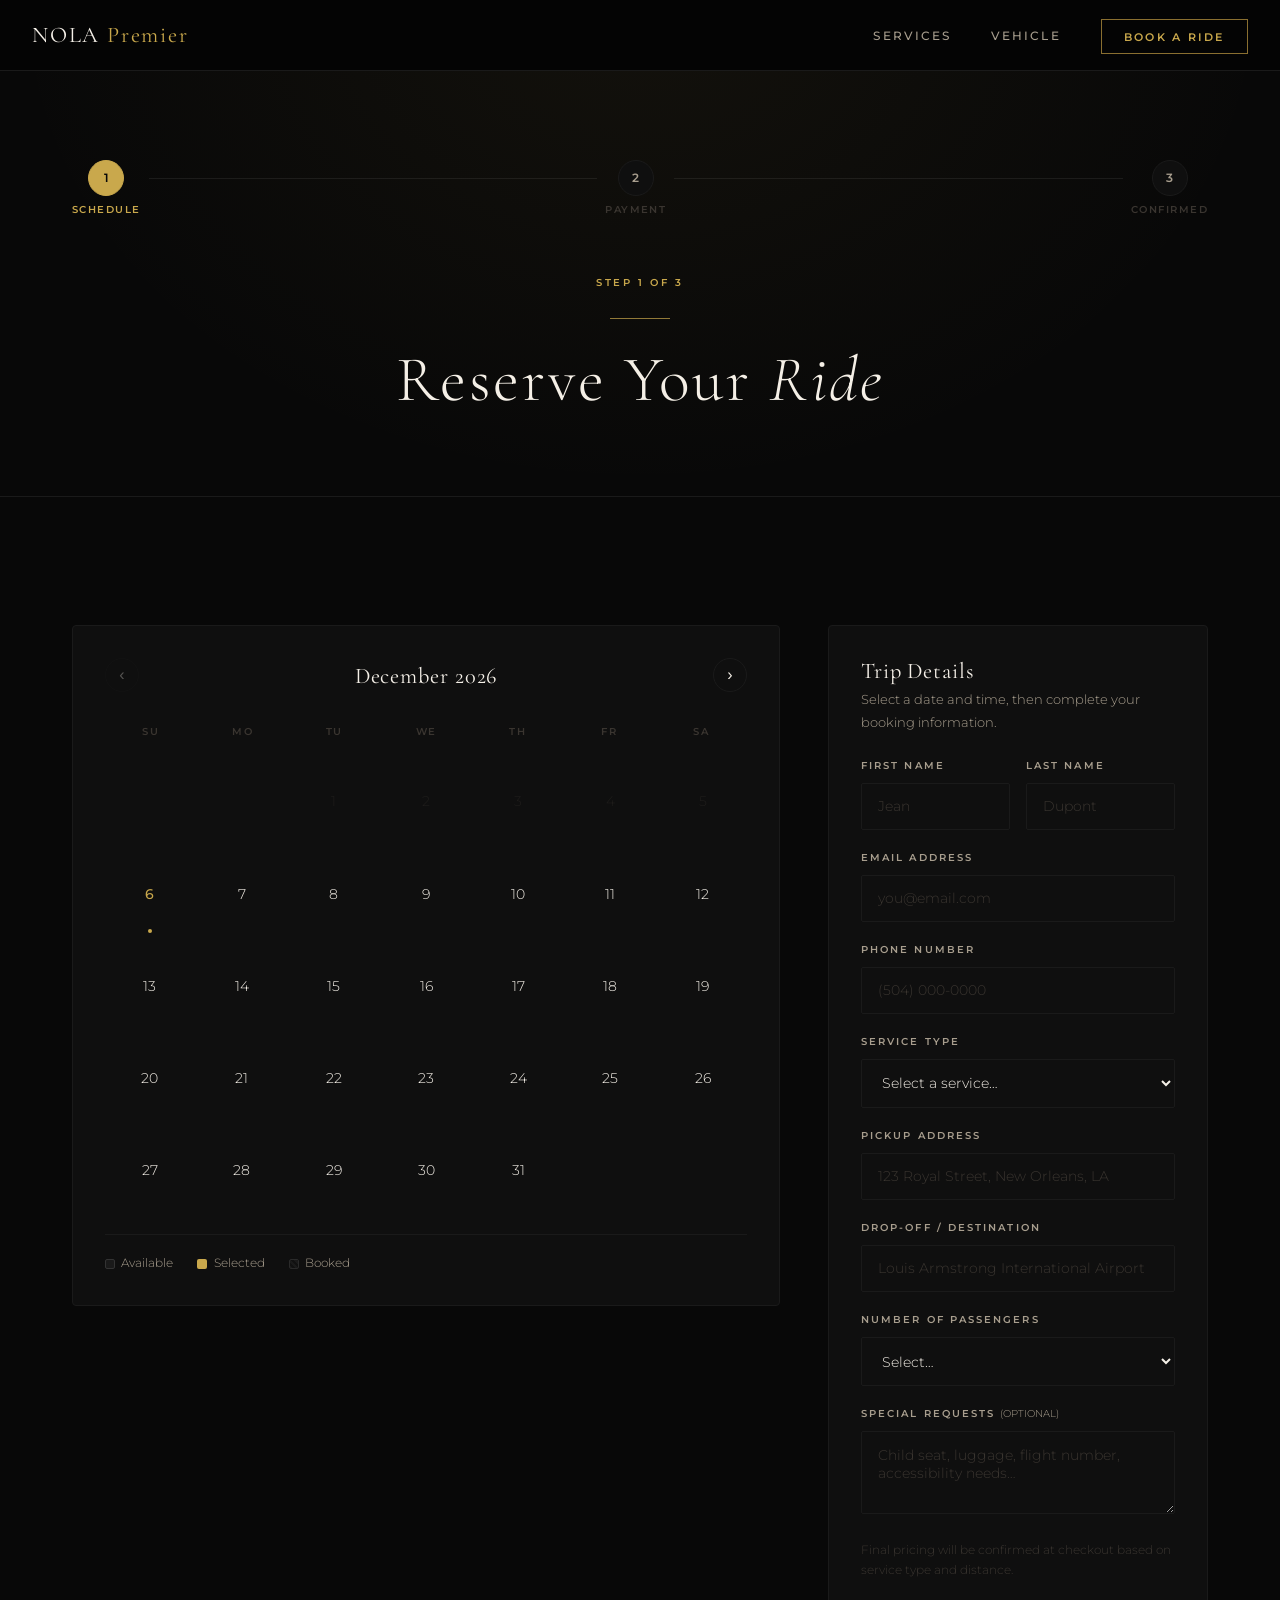
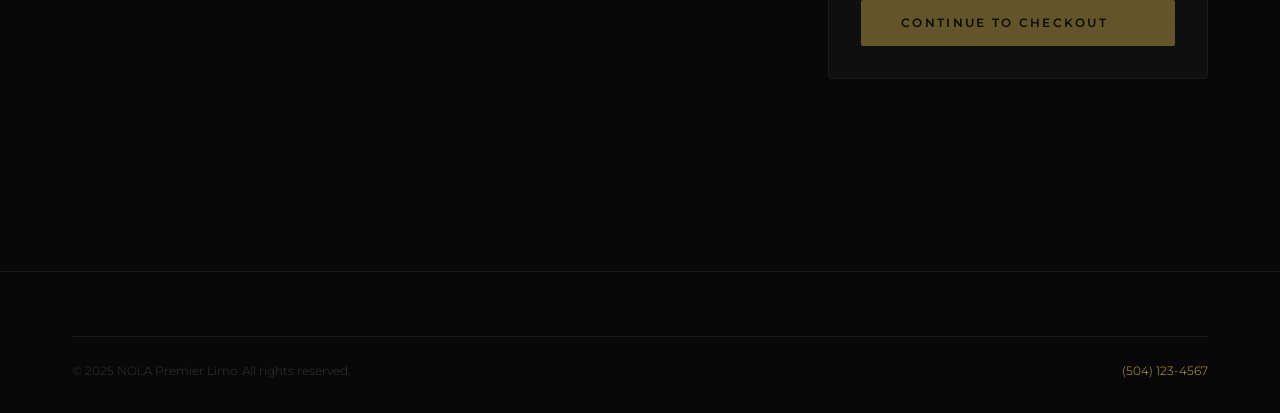
==== booking.html @ b8f3cc8d "Fix: calendar logic — month nav mutation, 4hr advance booking enforcement, past slot blocking" ====
<!DOCTYPE html>
<html lang="en">
<head>
  <meta charset="UTF-8" />
  <meta name="viewport" content="width=device-width, initial-scale=1.0" />
  <meta name="description" content="Book your private chauffeur service in New Orleans. Select your date, time, and trip details." />
  <meta name="robots" content="noindex" />
  <title>Book a Ride | NOLA Premier Limo</title>
  <link rel="stylesheet" href="css/global.css" />
  <style>
    .booking-layout {
      display: grid;
      grid-template-columns: 1fr 380px;
      gap: 3rem;
      align-items: start;
      margin-top: 2rem;
    }

    /* ── Calendar ── */
    .calendar-wrap {
      background: var(--black-card);
      border: 1px solid var(--black-border);
      border-radius: var(--radius-lg);
      padding: 2rem;
    }

    .cal-header {
      display: flex;
      align-items: center;
      justify-content: space-between;
      margin-bottom: 1.5rem;
    }

    .cal-month {
      font-family: var(--font-display);
      font-size: 1.4rem;
      font-weight: 400;
    }

    .cal-nav {
      background: none;
      border: 1px solid var(--black-border);
      color: var(--white);
      width: 34px; height: 34px;
      border-radius: 50%;
      cursor: pointer;
      font-size: 1rem;
      transition: all var(--transition);
      display: flex;
      align-items: center;
      justify-content: center;
    }

    .cal-nav:hover {
      border-color: var(--gold-dim);
      color: var(--gold);
    }

    .cal-days-header {
      display: grid;
      grid-template-columns: repeat(7, 1fr);
      text-align: center;
      margin-bottom: 0.5rem;
    }

    .cal-days-header span {
      font-size: 0.6rem;
      font-weight: 600;
      letter-spacing: 0.15em;
      text-transform: uppercase;
      color: var(--white-faint);
      padding: 0.5rem 0;
    }

    .cal-grid {
      display: grid;
      grid-template-columns: repeat(7, 1fr);
      gap: 3px;
    }

    .cal-day {
      aspect-ratio: 1;
      display: flex;
      align-items: center;
      justify-content: center;
      border-radius: var(--radius);
      font-size: 0.85rem;
      cursor: pointer;
      transition: all var(--transition);
      border: 1px solid transparent;
      background: none;
      color: var(--white);
      font-family: var(--font-body);
      font-weight: 300;
      position: relative;
    }

    .cal-day:hover:not(.disabled):not(.empty) {
      border-color: var(--gold-dim);
      color: var(--gold);
    }

    .cal-day.today {
      color: var(--gold);
      font-weight: 500;
    }

    .cal-day.today::after {
      content: '';
      position: absolute;
      bottom: 4px;
      left: 50%;
      transform: translateX(-50%);
      width: 4px; height: 4px;
      border-radius: 50%;
      background: var(--gold);
    }

    .cal-day.selected {
      background: var(--gold);
      color: var(--black);
      font-weight: 600;
      border-color: var(--gold);
    }

    .cal-day.disabled {
      color: var(--white-faint);
      cursor: not-allowed;
      opacity: 0.35;
    }

    .cal-day.booked {
      color: var(--white-faint);
      cursor: not-allowed;
      position: relative;
    }

    .cal-day.booked::before {
      content: '';
      position: absolute;
      inset: 4px;
      border-radius: var(--radius);
      background: repeating-linear-gradient(
        45deg,
        transparent,
        transparent 2px,
        rgba(255,255,255,0.04) 2px,
        rgba(255,255,255,0.04) 4px
      );
    }

    .cal-day.empty { cursor: default; }

    .cal-loading {
      text-align: center;
      padding: 2rem;
      color: var(--white-dim);
      font-size: 0.85rem;
      display: flex;
      align-items: center;
      justify-content: center;
      gap: 0.8rem;
    }

    .cal-legend {
      display: flex;
      gap: 1.5rem;
      margin-top: 1.2rem;
      padding-top: 1.2rem;
      border-top: 1px solid var(--black-border);
    }

    .legend-item {
      display: flex;
      align-items: center;
      gap: 0.4rem;
      font-size: 0.72rem;
      color: var(--white-dim);
    }

    .legend-dot {
      width: 10px; height: 10px;
      border-radius: 2px;
    }

    .ld-available { background: var(--black-border); border: 1px solid #333; }
    .ld-selected  { background: var(--gold); }
    .ld-booked    { background: repeating-linear-gradient(45deg, #1a1a1a, #1a1a1a 2px, #111 2px, #111 4px); border: 1px solid #2a2a2a; }

    /* ── Time Slots ── */
    .time-section {
      margin-top: 2rem;
      padding-top: 2rem;
      border-top: 1px solid var(--black-border);
    }

    .time-label {
      font-size: 0.65rem;
      font-weight: 600;
      letter-spacing: 0.2em;
      text-transform: uppercase;
      color: var(--gold);
      margin-bottom: 1rem;
    }

    .time-grid {
      display: grid;
      grid-template-columns: repeat(4, 1fr);
      gap: 0.5rem;
    }

    .time-slot {
      padding: 0.6rem 0.3rem;
      text-align: center;
      border: 1px solid var(--black-border);
      border-radius: var(--radius);
      font-size: 0.78rem;
      cursor: pointer;
      transition: all var(--transition);
      background: none;
      color: var(--white-dim);
      font-family: var(--font-body);
    }

    .time-slot:hover:not(.unavailable) {
      border-color: var(--gold-dim);
      color: var(--gold);
    }

    .time-slot.selected {
      background: var(--gold);
      border-color: var(--gold);
      color: var(--black);
      font-weight: 600;
    }

    .time-slot.unavailable {
      opacity: 0.3;
      cursor: not-allowed;
      text-decoration: line-through;
    }

    /* ── Booking Form ── */
    .booking-form {
      background: var(--black-card);
      border: 1px solid var(--black-border);
      border-radius: var(--radius-lg);
      padding: 2rem;
      position: sticky;
      top: 7rem;
    }

    .booking-form h3 {
      font-family: var(--font-display);
      font-size: 1.4rem;
      font-weight: 400;
      margin-bottom: 0.25rem;
    }

    .booking-form-fields {
      display: flex;
      flex-direction: column;
      gap: 1.2rem;
      margin-top: 1.5rem;
    }

    .selected-summary {
      background: rgba(201,168,76,0.07);
      border: 1px solid var(--gold-dim);
      border-radius: var(--radius);
      padding: 1rem;
      font-size: 0.85rem;
      color: var(--gold-light);
      display: none;
    }

    .selected-summary.visible {
      display: block;
    }

    .summary-row {
      display: flex;
      justify-content: space-between;
    }

    .summary-row span:first-child {
      color: var(--white-dim);
      font-size: 0.75rem;
      letter-spacing: 0.1em;
      text-transform: uppercase;
    }

    .price-note {
      font-size: 0.72rem;
      color: var(--white-faint);
      margin-top: 0.5rem;
    }

    .form-row {
      display: grid;
      grid-template-columns: 1fr 1fr;
      gap: 1rem;
    }

    @media (max-width: 900px) {
      .booking-layout { grid-template-columns: 1fr; }
      .booking-form { position: static; }
      .time-grid { grid-template-columns: repeat(3, 1fr); }
    }
  </style>
</head>
<body>

  <!-- Navigation -->
  <nav class="nav scrolled" role="navigation" aria-label="Main navigation">
    <a href="index.html" class="nav-logo" aria-label="NOLA Premier Limo Home">
      NOLA <span>Premier</span>
    </a>
    <ul class="nav-links" role="list">
      <li><a href="index.html#services">Services</a></li>
      <li><a href="index.html#vehicle">Vehicle</a></li>
      <li><a href="booking.html" class="active nav-cta">Book a Ride</a></li>
    </ul>
  </nav>

  <!-- Page Header -->
  <header class="page-header">
    <div class="container">
      <div class="progress-steps" role="navigation" aria-label="Booking progress">
        <div class="step active" aria-current="step">
          <div class="step-num">1</div>
          <div class="step-label">Schedule</div>
        </div>
        <div class="step-line"></div>
        <div class="step">
          <div class="step-num">2</div>
          <div class="step-label">Payment</div>
        </div>
        <div class="step-line"></div>
        <div class="step">
          <div class="step-num">3</div>
          <div class="step-label">Confirmed</div>
        </div>
      </div>
      <span class="section-label">Step 1 of 3</span>
      <div class="gold-rule center"></div>
      <h1 class="display-lg">Reserve Your <em>Ride</em></h1>
    </div>
  </header>

  <main class="section" id="main-content">
    <div class="container">
      <div id="booking-error" class="alert alert-error" style="display:none;margin-bottom:1.5rem" role="alert"></div>

      <div class="booking-layout">

        <!-- Calendar Column -->
        <div>
          <div class="calendar-wrap">
            <div class="cal-header">
              <button class="cal-nav" id="prev-month" aria-label="Previous month">&#8249;</button>
              <h2 class="cal-month" id="cal-month-label" aria-live="polite"></h2>
              <button class="cal-nav" id="next-month" aria-label="Next month">&#8250;</button>
            </div>
            <div class="cal-days-header" aria-hidden="true">
              <span>Su</span><span>Mo</span><span>Tu</span>
              <span>We</span><span>Th</span><span>Fr</span><span>Sa</span>
            </div>
            <div class="cal-grid" id="cal-grid" role="grid" aria-label="Select a booking date"></div>

            <div class="cal-legend" aria-hidden="true">
              <div class="legend-item"><span class="legend-dot ld-available"></span> Available</div>
              <div class="legend-item"><span class="legend-dot ld-selected"></span> Selected</div>
              <div class="legend-item"><span class="legend-dot ld-booked"></span> Booked</div>
            </div>
          </div>

          <!-- Time Slots (shown after date selection) -->
          <div class="calendar-wrap time-section" id="time-section" style="display:none" aria-live="polite">
            <div class="time-label">Available Times</div>
            <div class="time-grid" id="time-grid" role="group" aria-label="Select a time slot"></div>
          </div>
        </div>

        <!-- Booking Form -->
        <aside class="booking-form" aria-label="Booking details">
          <h3>Trip Details</h3>
          <p style="color:var(--white-dim);font-size:0.82rem">Select a date and time, then complete your booking information.</p>

          <div class="selected-summary" id="selection-summary">
            <div class="summary-row">
              <span>Date</span>
              <span id="sum-date">—</span>
            </div>
            <div class="summary-row" style="margin-top:0.4rem">
              <span>Time</span>
              <span id="sum-time">—</span>
            </div>
            <div class="summary-row" style="margin-top:0.4rem">
              <span>Service</span>
              <span id="sum-service">—</span>
            </div>
          </div>

          <div class="booking-form-fields">
            <div class="form-row">
              <div class="form-group">
                <label for="first-name">First Name</label>
                <input type="text" id="first-name" name="firstName"
                       autocomplete="given-name" required
                       placeholder="Jean" />
              </div>
              <div class="form-group">
                <label for="last-name">Last Name</label>
                <input type="text" id="last-name" name="lastName"
                       autocomplete="family-name" required
                       placeholder="Dupont" />
              </div>
            </div>

            <div class="form-group">
              <label for="email">Email Address</label>
              <input type="email" id="email" name="email"
                     autocomplete="email" required
                     placeholder="you@email.com" />
            </div>

            <div class="form-group">
              <label for="phone">Phone Number</label>
              <input type="tel" id="phone" name="phone"
                     autocomplete="tel" required
                     placeholder="(504) 000-0000" />
            </div>

            <div class="form-group">
              <label for="service-type">Service Type</label>
              <select id="service-type" name="serviceType" required>
                <option value="">Select a service…</option>
                <option value="airport">Airport Transfer</option>
                <option value="corporate">Corporate Travel</option>
                <option value="wedding">Wedding</option>
                <option value="event">Special Event</option>
                <option value="hourly">Hourly Charter</option>
              </select>
            </div>

            <div class="form-group">
              <label for="pickup">Pickup Address</label>
              <input type="text" id="pickup" name="pickup"
                     placeholder="123 Royal Street, New Orleans, LA"
                     required />
            </div>

            <div class="form-group">
              <label for="dropoff">Drop-off / Destination</label>
              <input type="text" id="dropoff" name="dropoff"
                     placeholder="Louis Armstrong International Airport"
                     required />
            </div>

            <div class="form-group">
              <label for="passengers">Number of Passengers</label>
              <select id="passengers" name="passengers" required>
                <option value="">Select…</option>
                <option value="1">1 passenger</option>
                <option value="2">2 passengers</option>
                <option value="3">3 passengers</option>
                <option value="4">4 passengers</option>
                <option value="5">5 passengers</option>
                <option value="6">6 passengers</option>
              </select>
            </div>

            <div class="form-group">
              <label for="notes">Special Requests <span style="font-weight:300;letter-spacing:0">(optional)</span></label>
              <textarea id="notes" name="notes" rows="3"
                        placeholder="Child seat, luggage, flight number, accessibility needs…"
                        maxlength="500"></textarea>
            </div>

            <p class="price-note">Final pricing will be confirmed at checkout based on service type and distance.</p>

            <button class="btn btn-primary" id="continue-btn" style="width:100%" disabled>
              Continue to Checkout
            </button>
          </div>
        </aside>

      </div>
    </div>
  </main>

  <!-- Footer -->
  <footer class="footer" role="contentinfo">
    <div class="container">
      <div class="footer-bottom">
        <p>© 2025 NOLA Premier Limo. All rights reserved.</p>
        <p><a href="tel:+15041234567">(504) 123-4567</a></p>
      </div>
    </div>
  </footer>

  <script>
// ═══════════════════════════════════════════════════════════════
// BOOKING PAGE — Calendar + Form Logic (FIXED)
// ═══════════════════════════════════════════════════════════════

function sanitizeText(str) {
  const el = document.createElement('div');
  el.textContent = String(str || '');
  return el.innerHTML;
}

// FIX: Track year and month as separate integers — avoids Date mutation overflow
// (e.g. old code: March 31 .setMonth(1) → March 3 since Feb has no 31st)
let viewYear  = new Date().getFullYear();
let viewMonth = new Date().getMonth();
let selectedDate = null;
let selectedTime = null;
let bookedSlots  = {};

// FIX: Require at least 4 hours advance notice
const MIN_ADVANCE_HOURS = 4;

const MONTHS = ['January','February','March','April','May','June',
  'July','August','September','October','November','December'];
const ALL_TIMES = ['06:00','07:00','08:00','09:00','10:00','11:00',
  '12:00','13:00','14:00','15:00','16:00','17:00','18:00','19:00','20:00','21:00'];

function toDateKey(d) {
  return `${d.getFullYear()}-${String(d.getMonth()+1).padStart(2,'0')}-${String(d.getDate()).padStart(2,'0')}`;
}
function formatDisplayDate(d) {
  return d.toLocaleDateString('en-US', { weekday:'long', year:'numeric', month:'long', day:'numeric' });
}
function formatTime(t) {
  const [h, m] = t.split(':').map(Number);
  return `${h % 12 || 12}:${String(m).padStart(2,'0')} ${h >= 12 ? 'PM' : 'AM'}`;
}

async function fetchAvailability(year, month) {
  try {
    const res = await fetch(`/api/availability?year=${year}&month=${month + 1}`, { method: 'GET', credentials: 'same-origin' });
    if (!res.ok) throw new Error('Network response was not ok');
    const data = await res.json();
    return data.bookedSlots || {};
  } catch { return {}; }
}

async function renderCalendar(year, month) {
  const grid  = document.getElementById('cal-grid');
  const label = document.getElementById('cal-month-label');
  label.textContent = `${MONTHS[month]} ${year}`;
  grid.innerHTML = `<div class="cal-loading" aria-live="polite"><span class="spinner"></span> Checking availability…</div>`;
  bookedSlots = await fetchAvailability(year, month);
  grid.innerHTML = '';
  const firstDay    = new Date(year, month, 1).getDay();
  const daysInMonth = new Date(year, month + 1, 0).getDate();
  const today = new Date(); today.setHours(0,0,0,0);
  const nowPlusAdvance = new Date(Date.now() + MIN_ADVANCE_HOURS * 60 * 60 * 1000);

  for (let i = 0; i < firstDay; i++) {
    const empty = document.createElement('button');
    empty.className = 'cal-day empty';
    empty.setAttribute('aria-hidden','true');
    empty.setAttribute('tabindex','-1');
    grid.appendChild(empty);
  }

  for (let day = 1; day <= daysInMonth; day++) {
    const date = new Date(year, month, day);
    const key  = toDateKey(date);
    const isPast  = date < today;
    const isToday = toDateKey(date) === toDateKey(today);
    const isSel   = selectedDate && toDateKey(selectedDate) === key;
    const taken   = bookedSlots[key] || [];
    // FIX: a day is fully blocked if no slots pass both the booked check AND the advance-notice check
    const available = ALL_TIMES.filter(t => {
      if (taken.includes(t)) return false;
      const [h, m] = t.split(':').map(Number);
      return new Date(year, month, day, h, m) >= nowPlusAdvance;
    });
    const dayFullyBlocked = !isPast && available.length === 0;

    const btn = document.createElement('button');
    btn.className = 'cal-day';
    btn.textContent = day;
    btn.setAttribute('aria-label', `${MONTHS[month]} ${day}, ${year}`);

    if (isPast || dayFullyBlocked) {
      btn.classList.add('disabled');
      btn.setAttribute('aria-disabled','true');
      if (dayFullyBlocked && !isPast) btn.classList.add('booked');
      btn.setAttribute('tabindex','-1');
    } else {
      if (isToday) btn.classList.add('today');
      if (isSel)   btn.classList.add('selected');
      btn.addEventListener('click', () => selectDate(date));
      btn.setAttribute('role','gridcell');
    }
    grid.appendChild(btn);
  }

  // FIX: disable prev button when already on current month
  const now = new Date();
  const prevBtn = document.getElementById('prev-month');
  const atCurrent = year === now.getFullYear() && month === now.getMonth();
  prevBtn.disabled = atCurrent;
  prevBtn.style.opacity = atCurrent ? '0.3' : '';
  prevBtn.style.cursor  = atCurrent ? 'not-allowed' : '';
}

function selectDate(date) {
  selectedDate = date; selectedTime = null;
  renderCalendar(date.getFullYear(), date.getMonth());
  renderTimeSlots(date);
  updateSummary(); checkContinue();
}

function renderTimeSlots(date) {
  const section = document.getElementById('time-section');
  const grid    = document.getElementById('time-grid');
  const key     = toDateKey(date);
  const taken   = bookedSlots[key] || [];
  const nowPlusAdvance = new Date(Date.now() + MIN_ADVANCE_HOURS * 60 * 60 * 1000);
  section.style.display = 'block';
  grid.innerHTML = '';
  ALL_TIMES.forEach(t => {
    const [h, m] = t.split(':').map(Number);
    const slotDT    = new Date(date.getFullYear(), date.getMonth(), date.getDate(), h, m);
    // FIX: mark slot unavailable if booked OR within the advance-notice window
    const isTooSoon = slotDT < nowPlusAdvance;
    const isUnavail = taken.includes(t) || isTooSoon;
    const btn = document.createElement('button');
    btn.className = `time-slot${isUnavail ? ' unavailable' : ''}`;
    btn.textContent = formatTime(t);
    btn.setAttribute('aria-label', formatTime(t) + (taken.includes(t) ? ' — booked' : isTooSoon ? ' — too soon to book' : ''));
    if (isUnavail) { btn.setAttribute('aria-disabled','true'); btn.setAttribute('tabindex','-1'); }
    else btn.addEventListener('click', () => selectTime(t, btn));
    grid.appendChild(btn);
  });
}

function selectTime(time, btn) {
  document.querySelectorAll('.time-slot').forEach(b => b.classList.remove('selected'));
  btn.classList.add('selected');
  selectedTime = time;
  updateSummary(); checkContinue();
}

function updateSummary() {
  const summary = document.getElementById('selection-summary');
  const svcEl   = document.getElementById('service-type');
  if (selectedDate || selectedTime) summary.classList.add('visible');
  document.getElementById('sum-date').textContent = selectedDate ? formatDisplayDate(selectedDate) : '—';
  document.getElementById('sum-time').textContent = selectedTime ? formatTime(selectedTime) : '—';
  document.getElementById('sum-service').textContent = svcEl.value ? svcEl.options[svcEl.selectedIndex].text : '—';
}

function checkContinue() {
  const btn = document.getElementById('continue-btn');
  const ready = selectedDate && selectedTime &&
    document.getElementById('first-name').value.trim() &&
    document.getElementById('last-name').value.trim() &&
    document.getElementById('email').value.trim() &&
    document.getElementById('phone').value.trim() &&
    document.getElementById('service-type').value &&
    document.getElementById('pickup').value.trim() &&
    document.getElementById('dropoff').value.trim() &&
    document.getElementById('passengers').value;
  btn.disabled = !ready;
}

function validateEmail(email) { return /^[^\s@]+@[^\s@]+\.[^\s@]+$/.test(email); }
function validatePhone(phone)  { return /^[\d\s\-\(\)\+]{7,20}$/.test(phone); }

document.getElementById('continue-btn').addEventListener('click', () => {
  const errorEl = document.getElementById('booking-error');
  errorEl.style.display = 'none';
  const email = document.getElementById('email').value.trim();
  const phone = document.getElementById('phone').value.trim();
  if (!validateEmail(email)) { errorEl.textContent = 'Please enter a valid email address.'; errorEl.style.display = 'block'; document.getElementById('email').focus(); return; }
  if (!validatePhone(phone))  { errorEl.textContent = 'Please enter a valid phone number.'; errorEl.style.display = 'block'; document.getElementById('phone').focus(); return; }
  const svcEl = document.getElementById('service-type');
  const booking = {
    date: toDateKey(selectedDate), displayDate: formatDisplayDate(selectedDate),
    time: selectedTime, displayTime: formatTime(selectedTime),
    serviceType: svcEl.value, serviceName: svcEl.options[svcEl.selectedIndex].text,
    firstName: document.getElementById('first-name').value.trim(),
    lastName:  document.getElementById('last-name').value.trim(),
    email, phone,
    pickup:     document.getElementById('pickup').value.trim(),
    dropoff:    document.getElementById('dropoff').value.trim(),
    passengers: document.getElementById('passengers').value,
    notes:      document.getElementById('notes').value.trim().slice(0, 500),
    nonce:   crypto.randomUUID(),
    expires: Date.now() + 30 * 60 * 1000
  };
  sessionStorage.setItem('bookingData', JSON.stringify(booking));
  window.location.href = 'checkout.html';
});

// FIX: use integer year/month instead of mutating a Date object
document.getElementById('prev-month').addEventListener('click', () => {
  const now = new Date();
  if (viewYear === now.getFullYear() && viewMonth === now.getMonth()) return;
  if (viewMonth === 0) { viewYear--; viewMonth = 11; } else { viewMonth--; }
  renderCalendar(viewYear, viewMonth);
});
document.getElementById('next-month').addEventListener('click', () => {
  if (viewMonth === 11) { viewYear++; viewMonth = 0; } else { viewMonth++; }
  renderCalendar(viewYear, viewMonth);
});

['first-name','last-name','email','phone','service-type','pickup','dropoff','passengers']
  .forEach(id => { document.getElementById(id).addEventListener('input', () => { checkContinue(); updateSummary(); }); });
document.getElementById('service-type').addEventListener('change', updateSummary);

renderCalendar(viewYear, viewMonth);
</script>
</body>
</html>
---- css/global.css ----
/* ═══════════════════════════════════════════════════════════════
   NOLA LIMO — Global Styles
   Dark Luxury Aesthetic | New Orleans Premium Transportation
   ═══════════════════════════════════════════════════════════════ */

@import url('https://fonts.googleapis.com/css2?family=Cormorant+Garamond:ital,wght@0,300;0,400;0,600;1,300;1,400&family=Montserrat:wght@300;400;500;600&display=swap');

/* ─── Design Tokens ─────────────────────────────────────────── */
:root {
  --black:        #080808;
  --black-deep:   #050505;
  --black-card:   #0f0f0f;
  --black-border: #1a1a1a;
  --gold:         #c9a84c;
  --gold-light:   #e8c97a;
  --gold-dim:     #8a6f30;
  --white:        #f5f0e8;
  --white-dim:    #a89e8e;
  --white-faint:  #3a3530;

  --font-display: 'Cormorant Garamond', Georgia, serif;
  --font-body:    'Montserrat', sans-serif;

  --radius:       2px;
  --radius-lg:    4px;
  --transition:   0.3s cubic-bezier(0.4, 0, 0.2, 1);
  --shadow-gold:  0 0 40px rgba(201, 168, 76, 0.12);
  --shadow-card:  0 8px 40px rgba(0,0,0,0.6);

  --max-width:    1200px;
}

/* ─── Reset ──────────────────────────────────────────────────── */
*, *::before, *::after { box-sizing: border-box; margin: 0; padding: 0; }

html {
  scroll-behavior: smooth;
  font-size: 16px;
  -webkit-text-size-adjust: 100%;
}

body {
  background: var(--black);
  color: var(--white);
  font-family: var(--font-body);
  font-weight: 300;
  line-height: 1.7;
  min-height: 100vh;
  overflow-x: hidden;
}

img { display: block; max-width: 100%; }
a  { color: var(--gold); text-decoration: none; transition: color var(--transition); }
a:hover { color: var(--gold-light); }

/* ─── Typography ─────────────────────────────────────────────── */
h1, h2, h3, h4 {
  font-family: var(--font-display);
  font-weight: 300;
  letter-spacing: 0.04em;
  line-height: 1.15;
}

.display-xl {
  font-size: clamp(3.5rem, 8vw, 7rem);
  font-weight: 300;
  font-style: italic;
  letter-spacing: -0.01em;
}

.display-lg {
  font-size: clamp(2.5rem, 5vw, 4.5rem);
  font-weight: 300;
}

.section-label {
  font-family: var(--font-body);
  font-size: 0.65rem;
  font-weight: 600;
  letter-spacing: 0.25em;
  text-transform: uppercase;
  color: var(--gold);
}

/* ─── Layout Utilities ───────────────────────────────────────── */
.container {
  max-width: var(--max-width);
  margin: 0 auto;
  padding: 0 2rem;
}

.section {
  padding: 6rem 0;
}

/* ─── Gold Divider ───────────────────────────────────────────── */
.gold-rule {
  width: 60px;
  height: 1px;
  background: var(--gold);
  margin: 1.5rem 0;
  opacity: 0.7;
}

.gold-rule.center { margin: 1.5rem auto; }

/* ─── Navigation ─────────────────────────────────────────────── */
.nav {
  position: fixed;
  top: 0; left: 0; right: 0;
  z-index: 100;
  padding: 1.5rem 2rem;
  display: flex;
  align-items: center;
  justify-content: space-between;
  transition: background var(--transition), padding var(--transition);
}

.nav.scrolled {
  background: rgba(5, 5, 5, 0.97);
  backdrop-filter: blur(12px);
  padding: 1rem 2rem;
  border-bottom: 1px solid var(--black-border);
}

.nav-logo {
  font-family: var(--font-display);
  font-size: 1.4rem;
  font-weight: 400;
  color: var(--white);
  letter-spacing: 0.08em;
}

.nav-logo span { color: var(--gold); }

.nav-links {
  display: flex;
  gap: 2.5rem;
  list-style: none;
}

.nav-links a {
  color: var(--white-dim);
  font-size: 0.72rem;
  font-weight: 500;
  letter-spacing: 0.18em;
  text-transform: uppercase;
  transition: color var(--transition);
}

.nav-links a:hover,
.nav-links a.active { color: var(--gold); }

.nav-cta {
  font-size: 0.7rem !important;
  font-weight: 600 !important;
  letter-spacing: 0.2em !important;
  color: var(--gold) !important;
  border: 1px solid var(--gold-dim);
  padding: 0.6rem 1.4rem;
  transition: all var(--transition) !important;
}

.nav-cta:hover {
  background: var(--gold) !important;
  color: var(--black) !important;
}

/* ─── Buttons ────────────────────────────────────────────────── */
.btn {
  display: inline-flex;
  align-items: center;
  gap: 0.6rem;
  font-family: var(--font-body);
  font-size: 0.72rem;
  font-weight: 600;
  letter-spacing: 0.2em;
  text-transform: uppercase;
  border: none;
  cursor: pointer;
  transition: all var(--transition);
  padding: 1rem 2.5rem;
  border-radius: var(--radius);
}

.btn-primary {
  background: var(--gold);
  color: var(--black);
}

.btn-primary:hover {
  background: var(--gold-light);
  color: var(--black);
  transform: translateY(-1px);
  box-shadow: 0 8px 30px rgba(201, 168, 76, 0.35);
}

.btn-outline {
  background: transparent;
  color: var(--gold);
  border: 1px solid var(--gold-dim);
}

.btn-outline:hover {
  background: var(--gold);
  color: var(--black);
  border-color: var(--gold);
}

.btn:disabled {
  opacity: 0.45;
  cursor: not-allowed;
  transform: none !important;
}

/* ─── Cards ──────────────────────────────────────────────────── */
.card {
  background: var(--black-card);
  border: 1px solid var(--black-border);
  border-radius: var(--radius-lg);
  padding: 2.5rem;
  transition: border-color var(--transition), box-shadow var(--transition);
}

.card:hover {
  border-color: var(--gold-dim);
  box-shadow: var(--shadow-gold);
}

/* ─── Form Elements ──────────────────────────────────────────── */
.form-group {
  display: flex;
  flex-direction: column;
  gap: 0.5rem;
}

.form-group label {
  font-size: 0.65rem;
  font-weight: 600;
  letter-spacing: 0.2em;
  text-transform: uppercase;
  color: var(--white-dim);
}

.form-group input,
.form-group select,
.form-group textarea {
  background: var(--black-card);
  border: 1px solid var(--black-border);
  border-radius: var(--radius);
  color: var(--white);
  font-family: var(--font-body);
  font-size: 0.9rem;
  font-weight: 300;
  padding: 0.85rem 1rem;
  transition: border-color var(--transition);
  outline: none;
  width: 100%;
}

.form-group input:focus,
.form-group select:focus,
.form-group textarea:focus {
  border-color: var(--gold-dim);
  box-shadow: 0 0 0 3px rgba(201,168,76,0.08);
}

.form-group input::placeholder,
.form-group textarea::placeholder {
  color: var(--white-faint);
}

.form-group select option {
  background: var(--black-card);
}

/* ─── Alert / Message ────────────────────────────────────────── */
.alert {
  padding: 1rem 1.25rem;
  border-radius: var(--radius);
  font-size: 0.85rem;
  border-left: 3px solid;
}

.alert-error {
  background: rgba(180, 40, 40, 0.12);
  border-color: #b42828;
  color: #e88;
}

.alert-success {
  background: rgba(40, 140, 80, 0.12);
  border-color: #288c50;
  color: #8e8;
}

.alert-info {
  background: rgba(201, 168, 76, 0.08);
  border-color: var(--gold-dim);
  color: var(--gold-light);
}

/* ─── Loading Spinner ────────────────────────────────────────── */
.spinner {
  width: 20px; height: 20px;
  border: 2px solid rgba(201,168,76,0.2);
  border-top-color: var(--gold);
  border-radius: 50%;
  animation: spin 0.7s linear infinite;
  display: inline-block;
}

@keyframes spin { to { transform: rotate(360deg); } }

/* ─── Footer ─────────────────────────────────────────────────── */
.footer {
  border-top: 1px solid var(--black-border);
  padding: 4rem 0 2rem;
  margin-top: 6rem;
}

.footer-grid {
  display: grid;
  grid-template-columns: 2fr 1fr 1fr;
  gap: 4rem;
  margin-bottom: 3rem;
}

.footer-logo {
  font-family: var(--font-display);
  font-size: 1.6rem;
  color: var(--white);
  margin-bottom: 1rem;
}

.footer-logo span { color: var(--gold); }

.footer p {
  color: var(--white-dim);
  font-size: 0.85rem;
  max-width: 280px;
}

.footer h4 {
  font-family: var(--font-body);
  font-size: 0.65rem;
  font-weight: 600;
  letter-spacing: 0.2em;
  text-transform: uppercase;
  color: var(--gold);
  margin-bottom: 1.2rem;
}

.footer ul {
  list-style: none;
  display: flex;
  flex-direction: column;
  gap: 0.6rem;
}

.footer ul li a {
  color: var(--white-dim);
  font-size: 0.85rem;
  transition: color var(--transition);
}

.footer ul li a:hover { color: var(--gold); }

.footer-bottom {
  border-top: 1px solid var(--black-border);
  padding-top: 1.5rem;
  display: flex;
  justify-content: space-between;
  align-items: center;
}

.footer-bottom p {
  color: var(--white-faint);
  font-size: 0.75rem;
  max-width: none;
}

/* ─── Page Header (inner pages) ──────────────────────────────── */
.page-header {
  padding: 10rem 0 5rem;
  text-align: center;
  position: relative;
  border-bottom: 1px solid var(--black-border);
}

.page-header::before {
  content: '';
  position: absolute;
  inset: 0;
  background: radial-gradient(ellipse at center top, rgba(201,168,76,0.06) 0%, transparent 70%);
  pointer-events: none;
}

/* ─── Decorative ─────────────────────────────────────────────── */
.ornament {
  color: var(--gold-dim);
  font-family: var(--font-display);
  font-size: 1.2rem;
  letter-spacing: 0.3em;
  opacity: 0.6;
}

/* ─── Responsive ─────────────────────────────────────────────── */
@media (max-width: 768px) {
  .container { padding: 0 1.25rem; }
  .section { padding: 4rem 0; }

  .nav-links { display: none; }

  .footer-grid {
    grid-template-columns: 1fr;
    gap: 2rem;
  }

  .footer-bottom {
    flex-direction: column;
    gap: 0.5rem;
    text-align: center;
  }
}

/* ─── Fade-in Animation ──────────────────────────────────────── */
.fade-in {
  opacity: 0;
  transform: translateY(24px);
  transition: opacity 0.7s ease, transform 0.7s ease;
}

.fade-in.visible {
  opacity: 1;
  transform: none;
}

/* ─── Progress Steps ─────────────────────────────────────────── */
.progress-steps {
  display: flex;
  align-items: center;
  justify-content: center;
  gap: 0;
  margin-bottom: 3rem;
}

.step {
  display: flex;
  flex-direction: column;
  align-items: center;
  gap: 0.4rem;
  position: relative;
}

.step-num {
  width: 36px; height: 36px;
  border-radius: 50%;
  display: flex;
  align-items: center;
  justify-content: center;
  font-size: 0.75rem;
  font-weight: 600;
  border: 1px solid var(--black-border);
  background: var(--black-card);
  color: var(--white-dim);
  transition: all var(--transition);
}

.step.active .step-num {
  border-color: var(--gold);
  background: var(--gold);
  color: var(--black);
}

.step.done .step-num {
  border-color: var(--gold-dim);
  color: var(--gold);
}

.step-label {
  font-size: 0.6rem;
  font-weight: 600;
  letter-spacing: 0.15em;
  text-transform: uppercase;
  color: var(--white-faint);
}

.step.active .step-label { color: var(--gold); }

.step-line {
  flex: 1;
  height: 1px;
  background: var(--black-border);
  min-width: 60px;
  margin: 0 0.5rem;
  margin-bottom: 1.4rem;
}

.step-line.done { background: var(--gold-dim); }
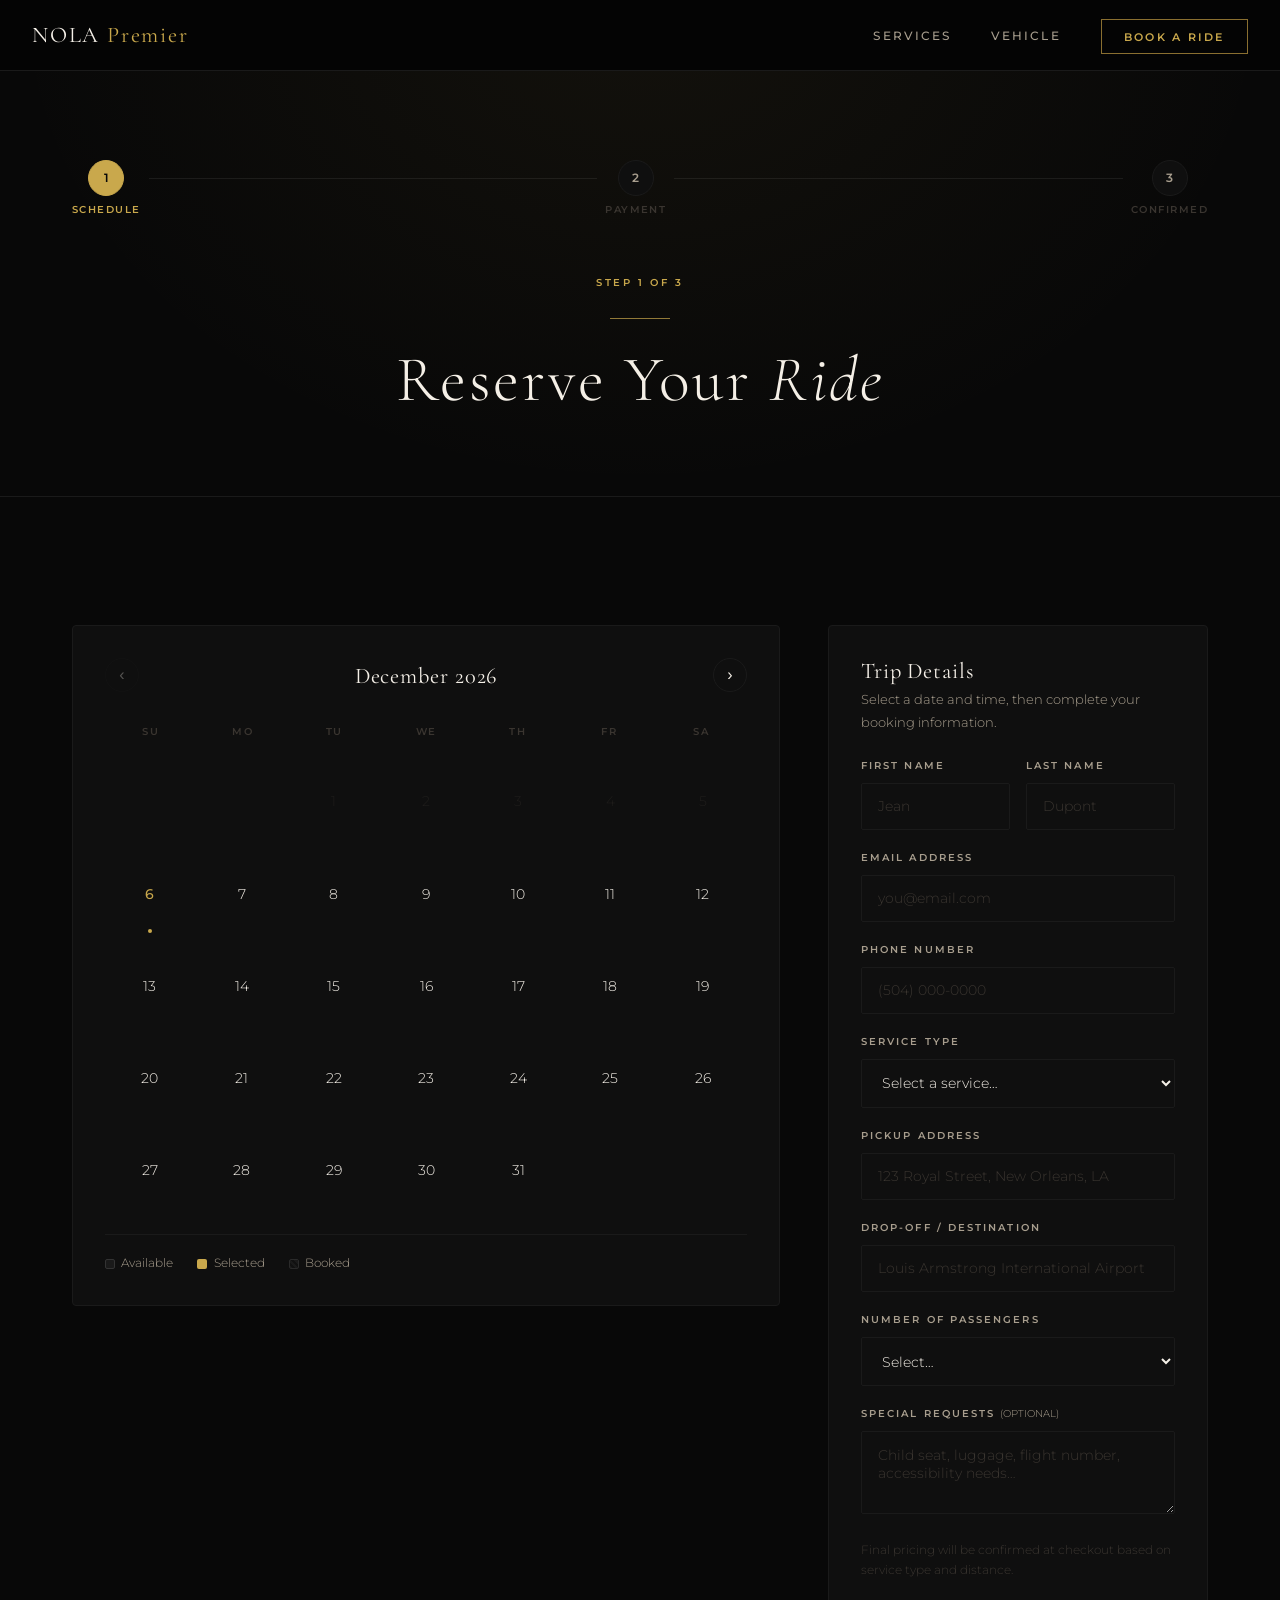
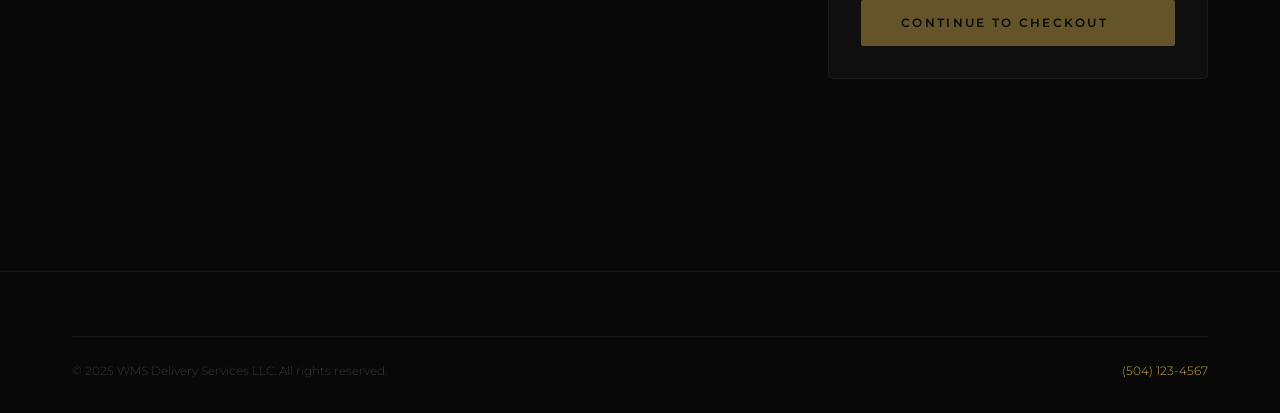
==== commit 3890fcc2: "Compnay Name Updated" ====
--- a/booking.html
+++ b/booking.html
@@ -5,7 +5,7 @@
   <meta name="viewport" content="width=device-width, initial-scale=1.0" />
   <meta name="description" content="Book your private chauffeur service in New Orleans. Select your date, time, and trip details." />
   <meta name="robots" content="noindex" />
-  <title>Book a Ride | NOLA Premier Limo</title>
+  <title>Book a Ride | WMS Delivery Services LLC</title>
   <link rel="stylesheet" href="css/global.css" />
   <style>
     .booking-layout {
@@ -313,7 +313,7 @@
 
   <!-- Navigation -->
   <nav class="nav scrolled" role="navigation" aria-label="Main navigation">
-    <a href="index.html" class="nav-logo" aria-label="NOLA Premier Limo Home">
+    <a href="index.html" class="nav-logo" aria-label="WMS Delivery Services LLC Home">
       NOLA <span>Premier</span>
     </a>
     <ul class="nav-links" role="list">
@@ -494,7 +494,7 @@
   <footer class="footer" role="contentinfo">
     <div class="container">
       <div class="footer-bottom">
-        <p>© 2025 NOLA Premier Limo. All rights reserved.</p>
+        <p>© 2025 WMS Delivery Services LLC. All rights reserved.</p>
         <p><a href="tel:+15041234567">(504) 123-4567</a></p>
       </div>
     </div>
@@ -718,5 +718,125 @@
 
 renderCalendar(viewYear, viewMonth);
 </script>
+
+<style>
+  .autocomplete-list {
+    position: absolute;
+    top: 100%;
+    left: 0;
+    right: 0;
+    background: #1a1a1a;
+    border: 1px solid #c8a96e;
+    border-top: none;
+    border-radius: 0 0 4px 4px;
+    z-index: 1000;
+    max-height: 220px;
+    overflow-y: auto;
+    box-shadow: 0 6px 20px rgba(0,0,0,0.5);
+  }
+  .autocomplete-list li {
+    padding: 10px 14px;
+    color: #e0e0e0;
+    font-size: 0.85rem;
+    cursor: pointer;
+    border-bottom: 1px solid #2a2a2a;
+    list-style: none;
+    line-height: 1.3;
+  }
+  .autocomplete-list li:last-child { border-bottom: none; }
+  .autocomplete-list li:hover, .autocomplete-list li.active {
+    background: #2a2a2a;
+    color: #c8a96e;
+  }
+  .form-group { position: relative; }
+</style>
+<script>
+(function() {
+  var timers = {};
+
+  function setupAutocomplete(inputId) {
+    var input = document.getElementById(inputId);
+    if (!input) return;
+
+    var list = document.createElement('ul');
+    list.className = 'autocomplete-list';
+    list.style.display = 'none';
+    input.parentNode.appendChild(list);
+
+    var activeIdx = -1;
+
+    input.addEventListener('input', function() {
+      clearTimeout(timers[inputId]);
+      var val = input.value.trim();
+      if (val.length < 3) { list.style.display = 'none'; return; }
+      timers[inputId] = setTimeout(function() { fetchSuggestions(val, list, input); }, 320);
+    });
+
+    input.addEventListener('keydown', function(e) {
+      var items = list.querySelectorAll('li');
+      if (!items.length) return;
+      if (e.key === 'ArrowDown') {
+        e.preventDefault();
+        activeIdx = Math.min(activeIdx + 1, items.length - 1);
+        highlight(items, activeIdx);
+      } else if (e.key === 'ArrowUp') {
+        e.preventDefault();
+        activeIdx = Math.max(activeIdx - 1, 0);
+        highlight(items, activeIdx);
+      } else if (e.key === 'Enter' && activeIdx >= 0) {
+        e.preventDefault();
+        items[activeIdx].click();
+      } else if (e.key === 'Escape') {
+        list.style.display = 'none';
+      }
+    });
+
+    document.addEventListener('click', function(e) {
+      if (!input.parentNode.contains(e.target)) list.style.display = 'none';
+    });
+  }
+
+  function highlight(items, idx) {
+    items.forEach(function(li, i) {
+      li.classList.toggle('active', i === idx);
+    });
+  }
+
+  function fetchSuggestions(query, list, input) {
+    var url = 'https://photon.komoot.io/api/?q='
+              + encodeURIComponent(query)
+              + '&limit=6&lang=en&lat=29.9511&lon=-90.0715';
+    fetch(url)
+      .then(function(r) { return r.json(); })
+      .then(function(data) {
+        list.innerHTML = '';
+        var features = data.features || [];
+        if (!features.length) { list.style.display = 'none'; return; }
+        features.forEach(function(f) {
+          var p = f.properties || {};
+          var parts = [p.name, p.housenumber, p.street, p.city, p.state, p.postcode].filter(Boolean);
+          if (!parts.length) return;
+          var label = parts.join(', ');
+          var li = document.createElement('li');
+          li.textContent = label;
+          li.addEventListener('click', function() {
+            input.value = label;
+            list.style.display = 'none';
+            input.dispatchEvent(new Event('change'));
+          });
+          list.appendChild(li);
+        });
+        if (list.children.length) list.style.display = 'block';
+        else list.style.display = 'none';
+      })
+      .catch(function() { list.style.display = 'none'; });
+  }
+
+  document.addEventListener('DOMContentLoaded', function() {
+    setupAutocomplete('pickup');
+    setupAutocomplete('dropoff');
+  });
+})();
+</script>
 </body>
 </html>
--- a/css/global.css
+++ b/css/global.css
@@ -1,5 +1,5 @@
 /* ═══════════════════════════════════════════════════════════════
-   NOLA LIMO — Global Styles
+   WMS Delivery Services LLC — Global Styles
    Dark Luxury Aesthetic | New Orleans Premium Transportation
    ═══════════════════════════════════════════════════════════════ */
 
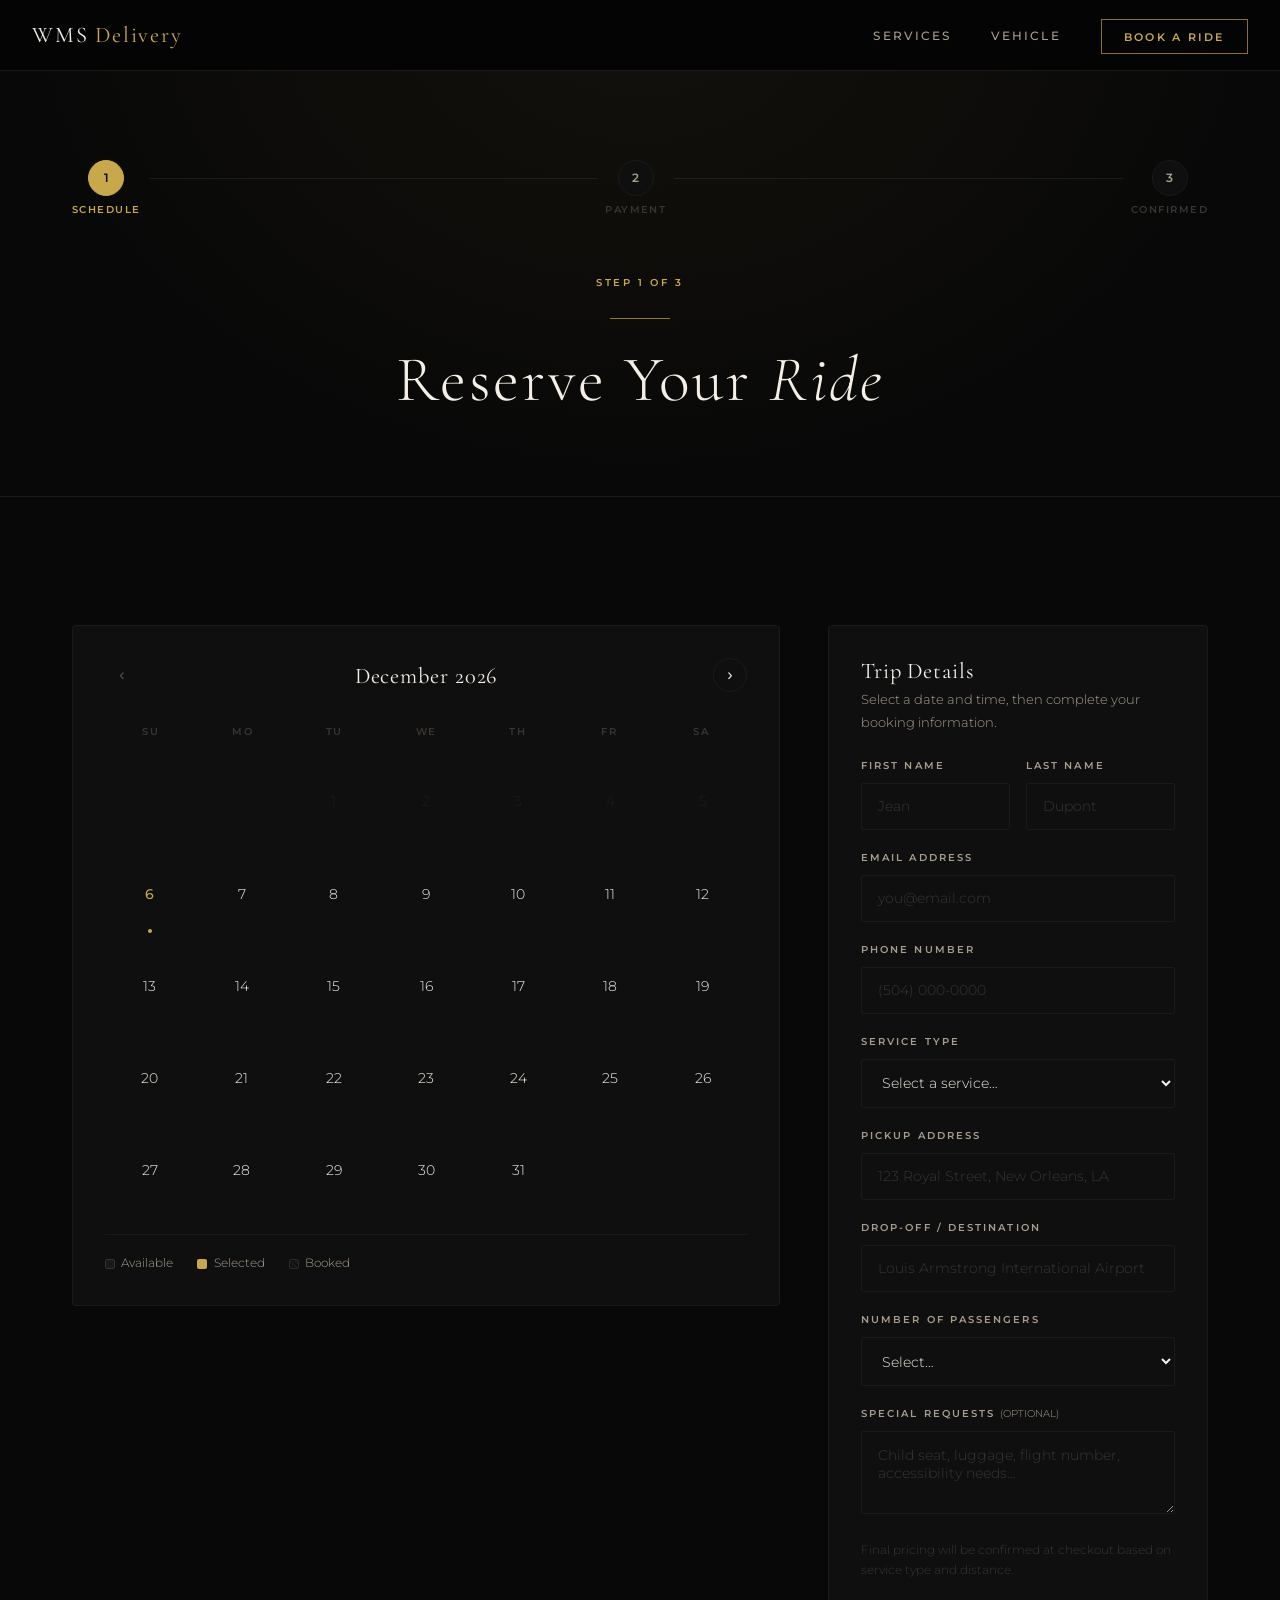
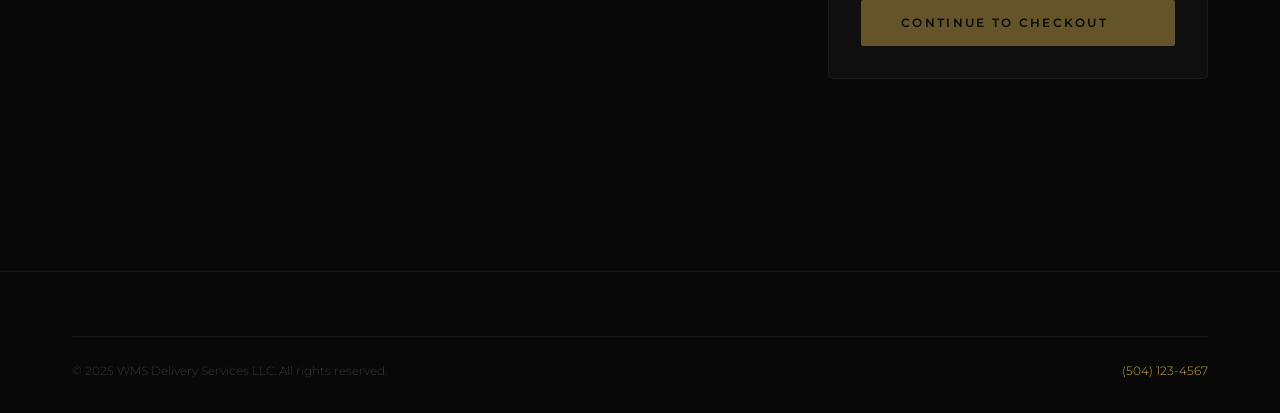
==== commit 87f25b91: "Title Change 2nd Comment" ====
--- a/booking.html
+++ b/booking.html
@@ -314,7 +314,7 @@
   <!-- Navigation -->
   <nav class="nav scrolled" role="navigation" aria-label="Main navigation">
     <a href="index.html" class="nav-logo" aria-label="WMS Delivery Services LLC Home">
-      NOLA <span>Premier</span>
+      WMS <span>Delivery</span>
     </a>
     <ul class="nav-links" role="list">
       <li><a href="index.html#services">Services</a></li>
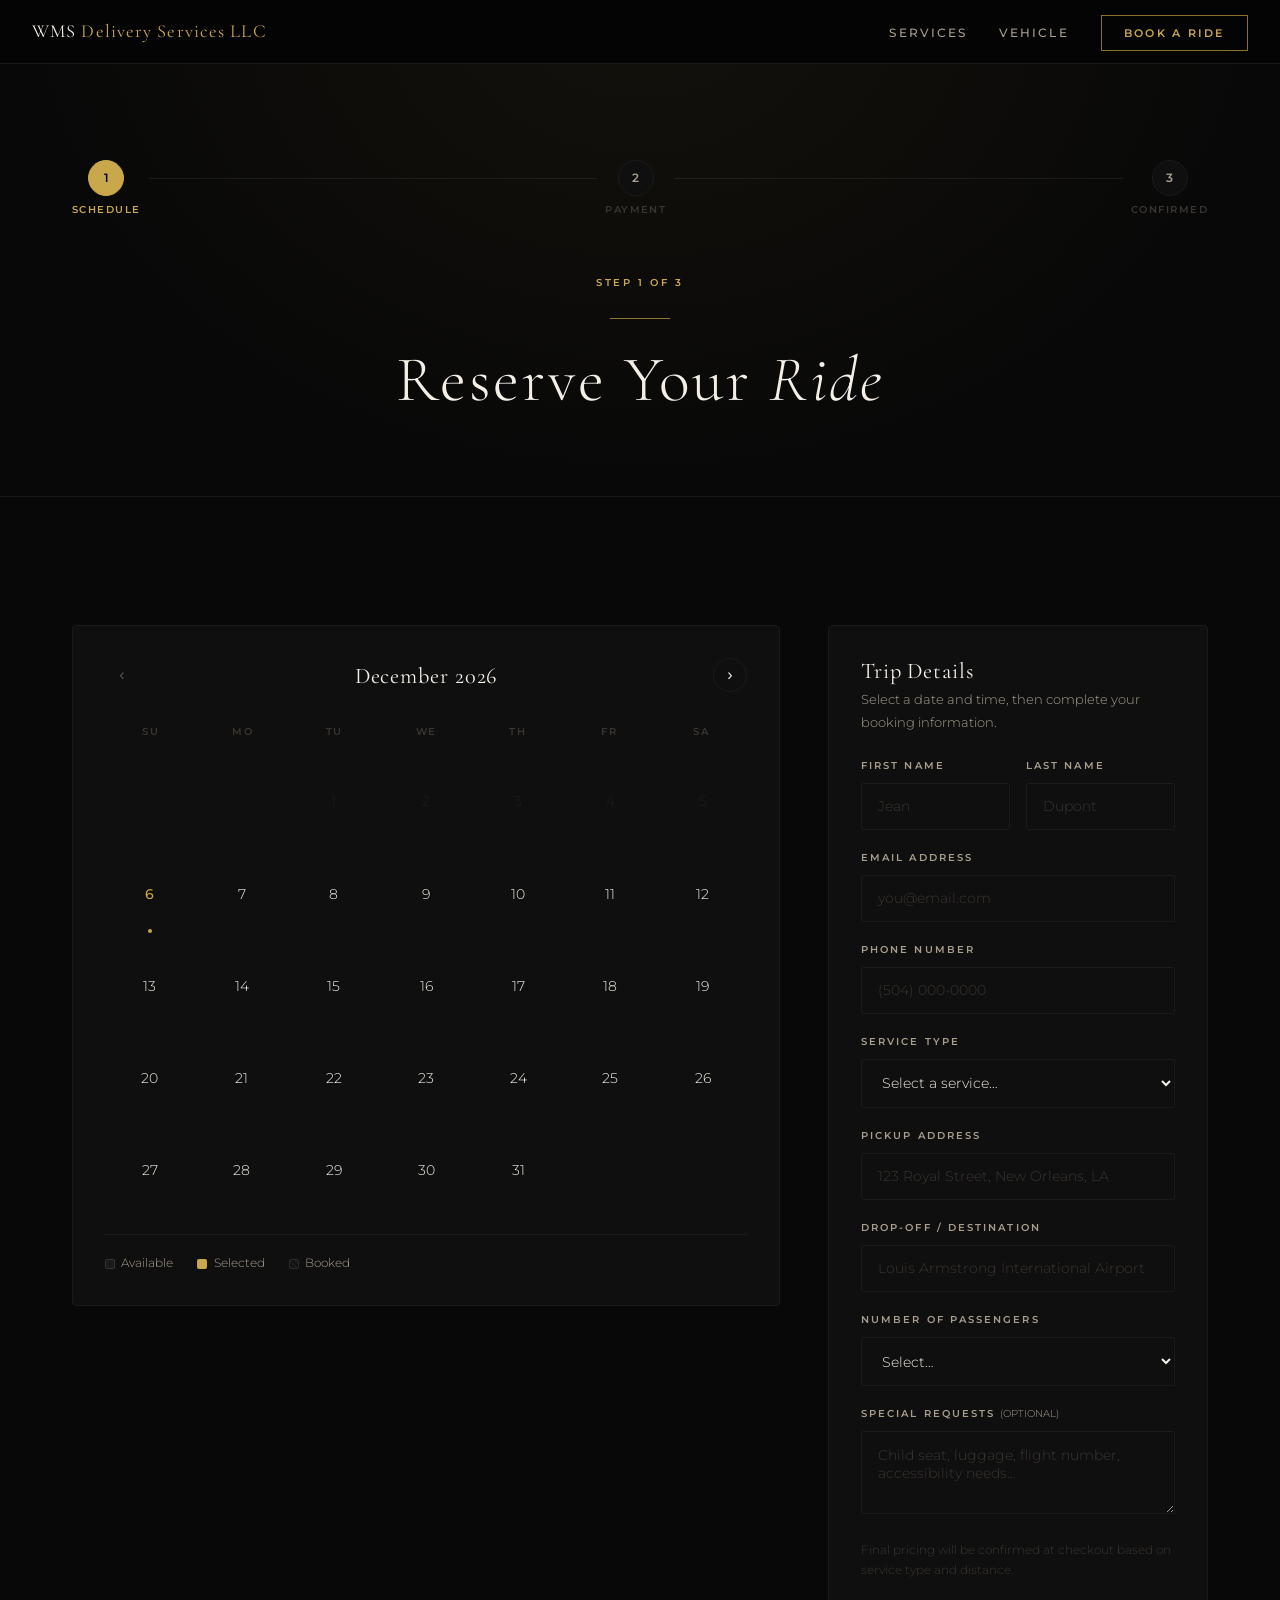
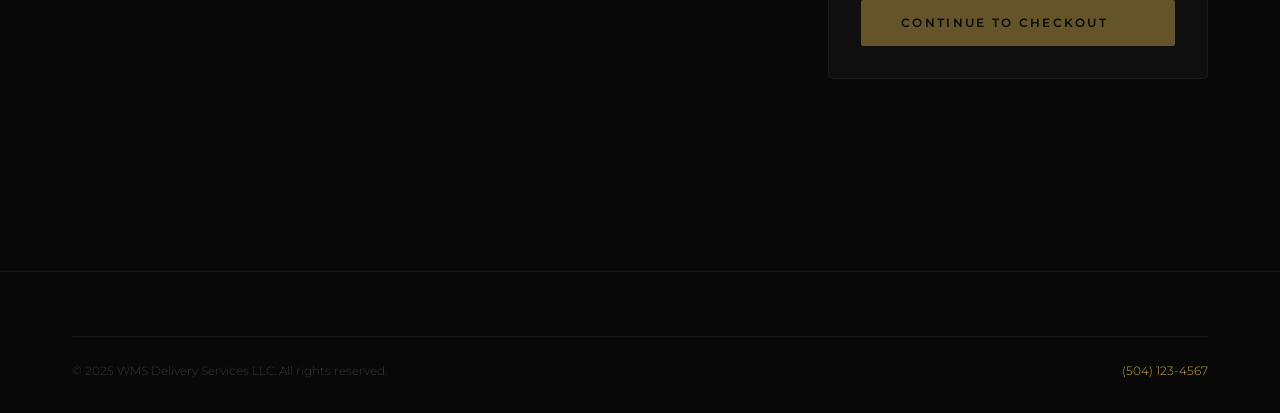
==== commit bf6b22fd: "Business Name Change 3rd" ====
--- a/booking.html
+++ b/booking.html
@@ -314,7 +314,7 @@
   <!-- Navigation -->
   <nav class="nav scrolled" role="navigation" aria-label="Main navigation">
     <a href="index.html" class="nav-logo" aria-label="WMS Delivery Services LLC Home">
-      WMS <span>Delivery</span>
+      WMS <span>Delivery Services LLC</span>
     </a>
     <ul class="nav-links" role="list">
       <li><a href="index.html#services">Services</a></li>
--- a/css/global.css
+++ b/css/global.css
@@ -125,18 +125,22 @@
 
 .nav-logo {
   font-family: var(--font-display);
-  font-size: 1.4rem;
+  font-size: 1.15rem;
   font-weight: 400;
   color: var(--white);
-  letter-spacing: 0.08em;
+  letter-spacing: 0.06em;
+  white-space: nowrap;
+  flex-shrink: 0;
+  margin-right: 1.5rem;
 }
 
 .nav-logo span { color: var(--gold); }
 
 .nav-links {
   display: flex;
-  gap: 2.5rem;
+  gap: 2rem;
   list-style: none;
+  flex-wrap: nowrap;
 }
 
 .nav-links a {
@@ -328,9 +332,11 @@
 
 .footer-logo {
   font-family: var(--font-display);
-  font-size: 1.6rem;
+  font-size: 1.35rem;
   color: var(--white);
   margin-bottom: 1rem;
+  letter-spacing: 0.04em;
+  line-height: 1.3;
 }
 
 .footer-logo span { color: var(--gold); }
@@ -406,11 +412,24 @@
 }
 
 /* ─── Responsive ─────────────────────────────────────────────── */
+@media (max-width: 1024px) {
+  .nav { padding: 1.25rem 1.5rem; }
+  .nav.scrolled { padding: 0.85rem 1.5rem; }
+  .nav-logo { font-size: 1rem; letter-spacing: 0.05em; margin-right: 1rem; }
+  .nav-links { gap: 1.5rem; }
+  .nav-links a { font-size: 0.68rem; letter-spacing: 0.15em; }
+}
+
 @media (max-width: 768px) {
   .container { padding: 0 1.25rem; }
   .section { padding: 4rem 0; }
 
+  .nav { padding: 1rem 1.25rem; }
+  .nav.scrolled { padding: 0.75rem 1.25rem; }
+  .nav-logo { font-size: 0.95rem; }
   .nav-links { display: none; }
+
+  .footer-logo { font-size: 1.15rem; }
 
   .footer-grid {
     grid-template-columns: 1fr;
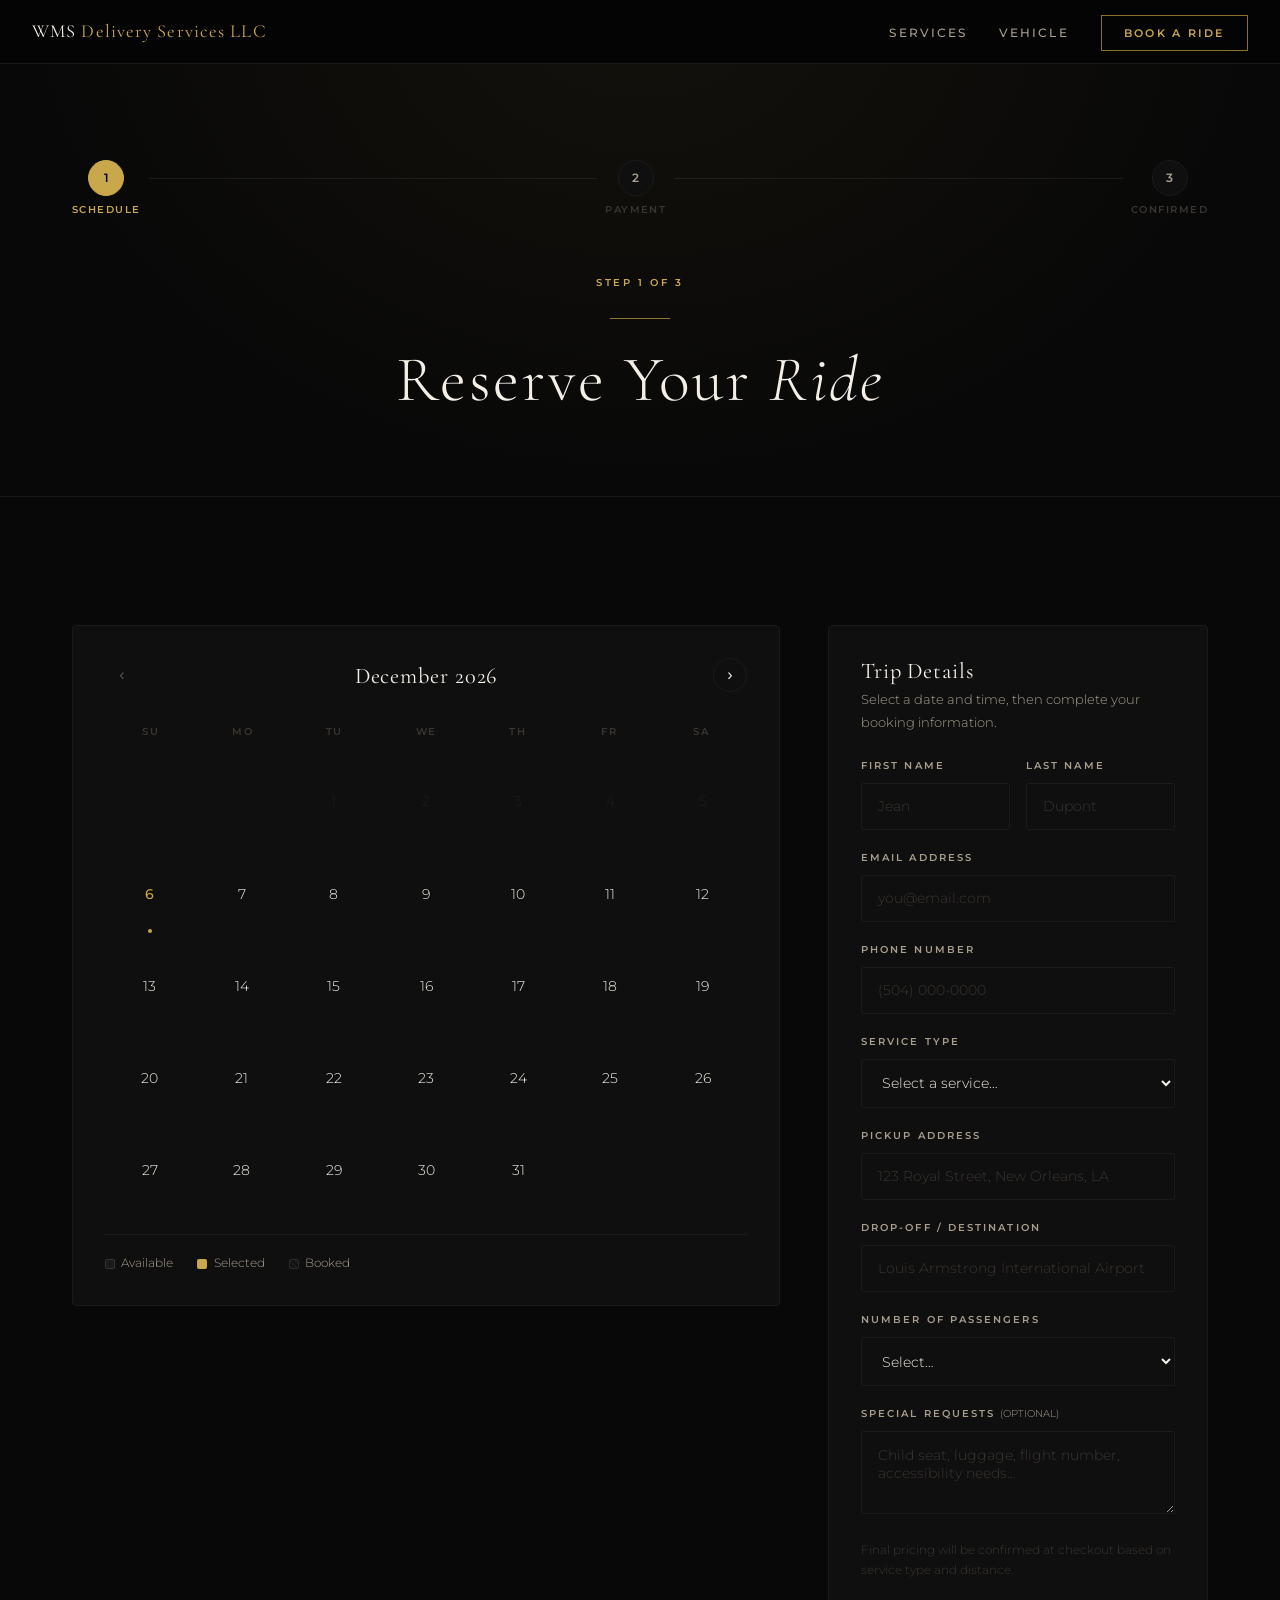
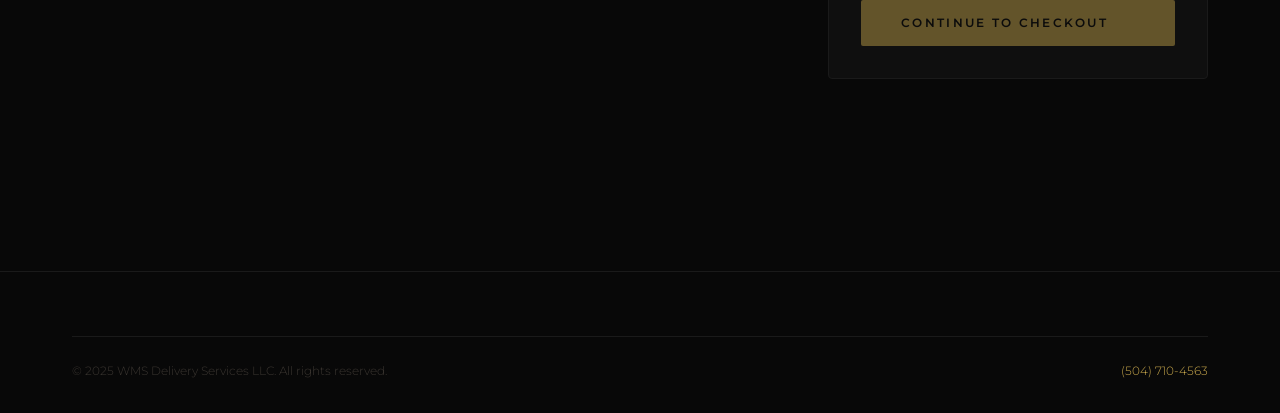
==== commit d0850fd8: "Phone Number Change" ====
--- a/booking.html
+++ b/booking.html
@@ -495,7 +495,7 @@
     <div class="container">
       <div class="footer-bottom">
         <p>© 2025 WMS Delivery Services LLC. All rights reserved.</p>
-        <p><a href="tel:+15041234567">(504) 123-4567</a></p>
+        <p><a href="tel:+15047104563">(504) 710-4563</a></p>
       </div>
     </div>
   </footer>
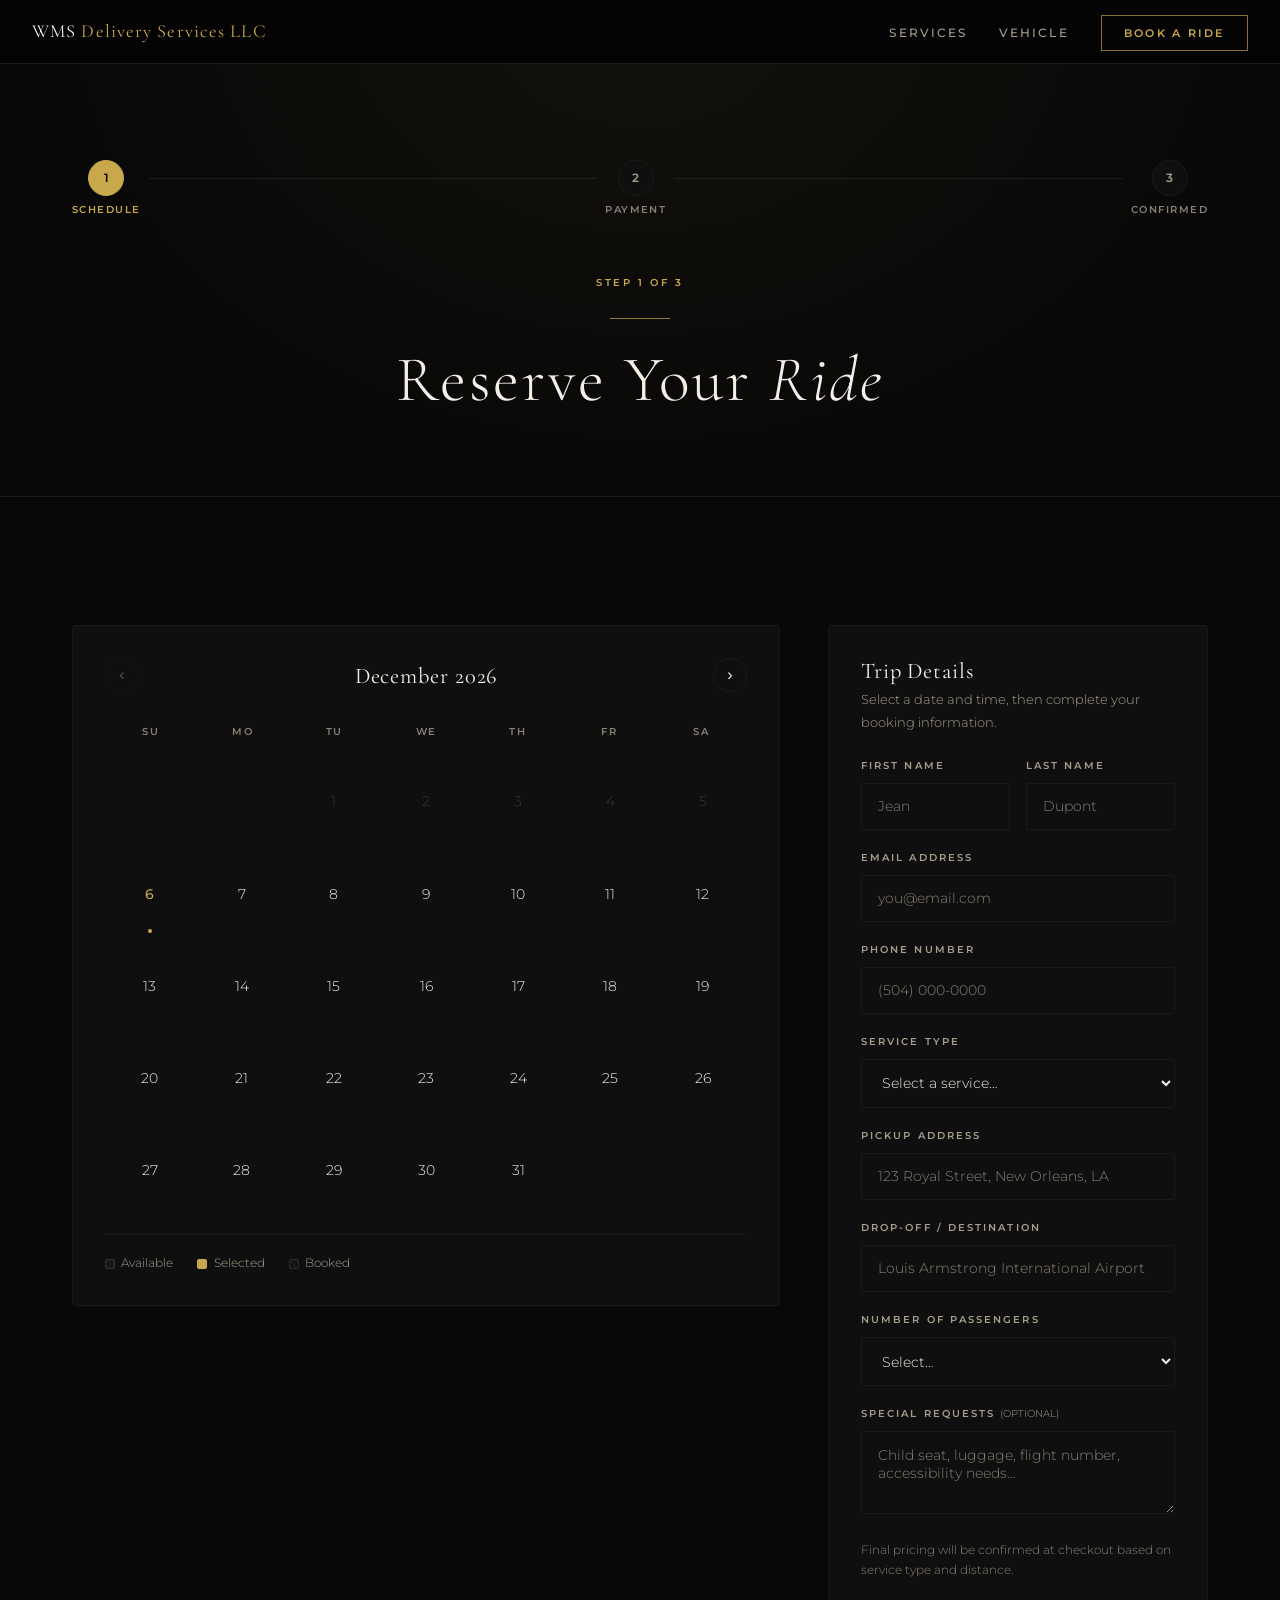
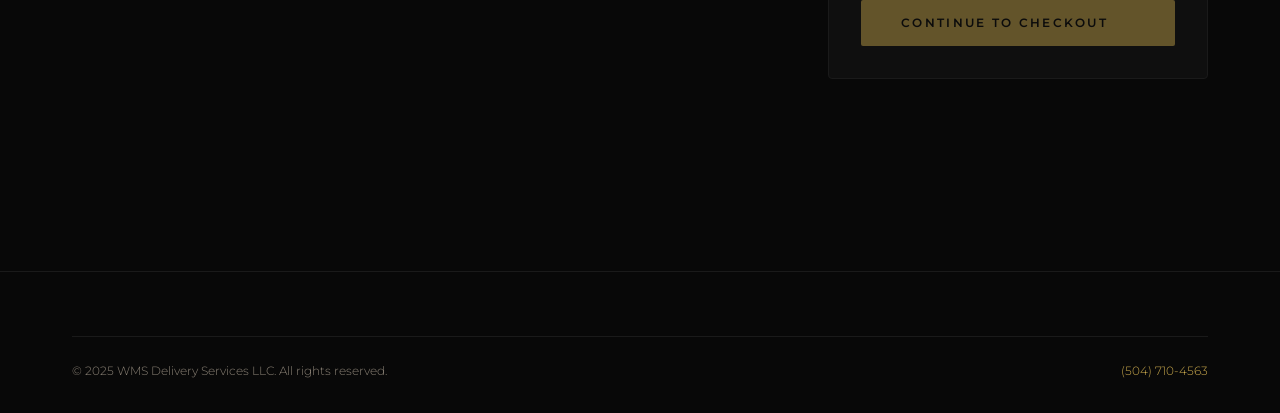
==== commit 7af1ce34: "Calender Updates" ====
--- a/booking.html
+++ b/booking.html
@@ -239,6 +239,12 @@
       cursor: not-allowed;
       text-decoration: line-through;
     }
+
+    .time-slot.late-night {
+      font-style: italic;
+      border-style: dashed;
+    }
+    .time-slot.late-night.selected { font-style: normal; }
 
     /* ── Booking Form ── */
     .booking-form {
@@ -525,7 +531,8 @@
 const MONTHS = ['January','February','March','April','May','June',
   'July','August','September','October','November','December'];
 const ALL_TIMES = ['06:00','07:00','08:00','09:00','10:00','11:00',
-  '12:00','13:00','14:00','15:00','16:00','17:00','18:00','19:00','20:00','21:00'];
+  '12:00','13:00','14:00','15:00','16:00','17:00','18:00','19:00','20:00','21:00',
+  '22:00','23:00','00:00'];
 
 function toDateKey(d) {
   return `${d.getFullYear()}-${String(d.getMonth()+1).padStart(2,'0')}-${String(d.getDate()).padStart(2,'0')}`;
@@ -536,6 +543,26 @@
 function formatTime(t) {
   const [h, m] = t.split(':').map(Number);
   return `${h % 12 || 12}:${String(m).padStart(2,'0')} ${h >= 12 ? 'PM' : 'AM'}`;
+}
+
+// "End-of-day" semantics for 12:00 AM:
+// When the customer picks "Tuesday → 12:00 AM", the actual pickup is at midnight at the
+// END of Tuesday — i.e. 00:00 on Wednesday. resolveSlot returns the canonical lookup key
+// (the calendar day the booking actually lands on) and the real pickup datetime.
+const LATE_NIGHT_TIME = '00:00';
+
+function resolveSlot(year, month, day, t) {
+  const [h, m] = t.split(':').map(Number);
+  if (t === LATE_NIGHT_TIME) {
+    const next = new Date(year, month, day + 1);  // Date math handles month/year rollover
+    return { lookupKey: toDateKey(next), slotDT: new Date(next.getFullYear(), next.getMonth(), next.getDate(), 0, 0), isLateNight: true };
+  }
+  return { lookupKey: toDateKey(new Date(year, month, day)), slotDT: new Date(year, month, day, h, m), isLateNight: false };
+}
+
+function rollForwardDate(d) {
+  const next = new Date(d.getFullYear(), d.getMonth(), d.getDate() + 1);
+  return next;
 }
 
 async function fetchAvailability(year, month) {
@@ -573,12 +600,13 @@
     const isPast  = date < today;
     const isToday = toDateKey(date) === toDateKey(today);
     const isSel   = selectedDate && toDateKey(selectedDate) === key;
-    const taken   = bookedSlots[key] || [];
-    // FIX: a day is fully blocked if no slots pass both the booked check AND the advance-notice check
+    // FIX: a day is fully blocked if no slots pass both the booked check AND the advance-notice check.
+    // The 12 AM ("late night") slot looks up next day's calendar — its canonical date is rolled forward.
     const available = ALL_TIMES.filter(t => {
-      if (taken.includes(t)) return false;
-      const [h, m] = t.split(':').map(Number);
-      return new Date(year, month, day, h, m) >= nowPlusAdvance;
+      const { lookupKey, slotDT } = resolveSlot(year, month, day, t);
+      const lookupTaken = bookedSlots[lookupKey] || [];
+      if (lookupTaken.includes(t)) return false;
+      return slotDT >= nowPlusAdvance;
     });
     const dayFullyBlocked = !isPast && available.length === 0;
 
@@ -620,21 +648,22 @@
 function renderTimeSlots(date) {
   const section = document.getElementById('time-section');
   const grid    = document.getElementById('time-grid');
-  const key     = toDateKey(date);
-  const taken   = bookedSlots[key] || [];
   const nowPlusAdvance = new Date(Date.now() + MIN_ADVANCE_HOURS * 60 * 60 * 1000);
   section.style.display = 'block';
   grid.innerHTML = '';
   ALL_TIMES.forEach(t => {
-    const [h, m] = t.split(':').map(Number);
-    const slotDT    = new Date(date.getFullYear(), date.getMonth(), date.getDate(), h, m);
-    // FIX: mark slot unavailable if booked OR within the advance-notice window
+    const { lookupKey, slotDT, isLateNight } = resolveSlot(date.getFullYear(), date.getMonth(), date.getDate(), t);
+    const lookupTaken = bookedSlots[lookupKey] || [];
+    // FIX: mark slot unavailable if booked OR within the advance-notice window.
+    // For the 12 AM slot, "booked" is checked against the NEXT day's calendar (end-of-day semantics).
     const isTooSoon = slotDT < nowPlusAdvance;
-    const isUnavail = taken.includes(t) || isTooSoon;
+    const isUnavail = lookupTaken.includes(t) || isTooSoon;
     const btn = document.createElement('button');
-    btn.className = `time-slot${isUnavail ? ' unavailable' : ''}`;
-    btn.textContent = formatTime(t);
-    btn.setAttribute('aria-label', formatTime(t) + (taken.includes(t) ? ' — booked' : isTooSoon ? ' — too soon to book' : ''));
+    btn.className = `time-slot${isUnavail ? ' unavailable' : ''}${isLateNight ? ' late-night' : ''}`;
+    btn.textContent = isLateNight ? `${formatTime(t)} (late night)` : formatTime(t);
+    const ariaSuffix = lookupTaken.includes(t) ? ' — booked' : isTooSoon ? ' — too soon to book' : '';
+    const ariaLateNote = isLateNight ? ' — pickup at midnight, end of selected day' : '';
+    btn.setAttribute('aria-label', formatTime(t) + ariaLateNote + ariaSuffix);
     if (isUnavail) { btn.setAttribute('aria-disabled','true'); btn.setAttribute('tabindex','-1'); }
     else btn.addEventListener('click', () => selectTime(t, btn));
     grid.appendChild(btn);
@@ -652,8 +681,21 @@
   const summary = document.getElementById('selection-summary');
   const svcEl   = document.getElementById('service-type');
   if (selectedDate || selectedTime) summary.classList.add('visible');
-  document.getElementById('sum-date').textContent = selectedDate ? formatDisplayDate(selectedDate) : '—';
-  document.getElementById('sum-time').textContent = selectedTime ? formatTime(selectedTime) : '—';
+  // For the 12 AM late-night slot, the actual pickup is the morning of the FOLLOWING day —
+  // show both dates so the customer isn't surprised on the confirmation screen.
+  let dateText = '—';
+  let timeText = selectedTime ? formatTime(selectedTime) : '—';
+  if (selectedDate) {
+    if (selectedTime === LATE_NIGHT_TIME) {
+      const next = rollForwardDate(selectedDate);
+      dateText = formatDisplayDate(next);
+      timeText = `12:00 AM (late night, end of ${formatDisplayDate(selectedDate)})`;
+    } else {
+      dateText = formatDisplayDate(selectedDate);
+    }
+  }
+  document.getElementById('sum-date').textContent = dateText;
+  document.getElementById('sum-time').textContent = timeText;
   document.getElementById('sum-service').textContent = svcEl.value ? svcEl.options[svcEl.selectedIndex].text : '—';
 }
 
@@ -682,8 +724,15 @@
   if (!validateEmail(email)) { errorEl.textContent = 'Please enter a valid email address.'; errorEl.style.display = 'block'; document.getElementById('email').focus(); return; }
   if (!validatePhone(phone))  { errorEl.textContent = 'Please enter a valid phone number.'; errorEl.style.display = 'block'; document.getElementById('phone').focus(); return; }
   const svcEl = document.getElementById('service-type');
+  // For the 12 AM late-night slot, roll the actual booking date forward by one day so
+  // Square, Outlook, and the confirmation screen all see a normal next-morning booking.
+  const isLateNight = selectedTime === LATE_NIGHT_TIME;
+  const actualDate  = isLateNight ? rollForwardDate(selectedDate) : selectedDate;
+  const displayDateStr = isLateNight
+    ? `${formatDisplayDate(actualDate)} (late-night pickup, end of ${formatDisplayDate(selectedDate)})`
+    : formatDisplayDate(actualDate);
   const booking = {
-    date: toDateKey(selectedDate), displayDate: formatDisplayDate(selectedDate),
+    date: toDateKey(actualDate), displayDate: displayDateStr,
     time: selectedTime, displayTime: formatTime(selectedTime),
     serviceType: svcEl.value, serviceName: svcEl.options[svcEl.selectedIndex].text,
     firstName: document.getElementById('first-name').value.trim(),
--- a/css/global.css
+++ b/css/global.css
@@ -16,7 +16,7 @@
   --gold-dim:     #8a6f30;
   --white:        #f5f0e8;
   --white-dim:    #a89e8e;
-  --white-faint:  #3a3530;
+  --white-faint:  #8a8175;
 
   --font-display: 'Cormorant Garamond', Georgia, serif;
   --font-body:    'Montserrat', sans-serif;
